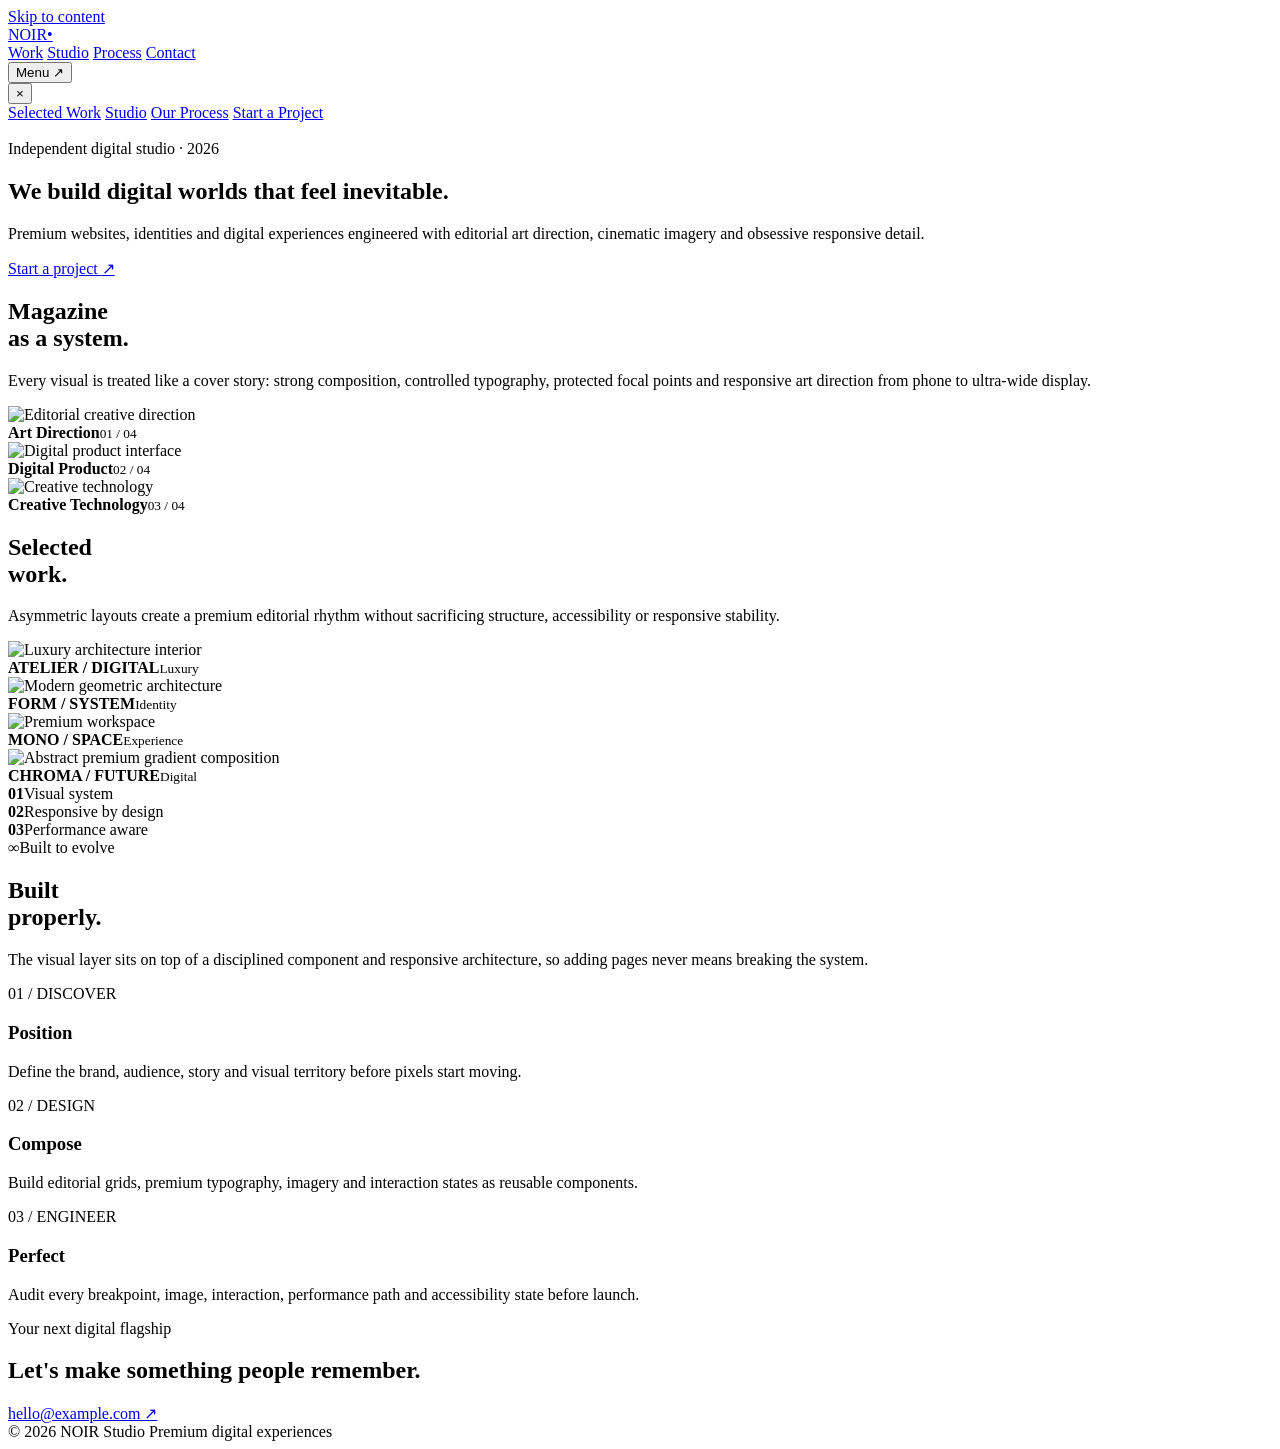
==== index.html @ fe52de4a "Add files via upload" ====
<!DOCTYPE html>
<html lang="en">
<head>
<meta charset="UTF-8">
<meta name="viewport" content="width=device-width, initial-scale=1.0, viewport-fit=cover">
<meta name="description" content="A premium magazine-level digital studio experience.">
<title>NOIR — Premium Digital Studio</title>
<link rel="stylesheet" href="assets/css/style.css">
</head>
<body>
<a class="skip" href="#main">Skip to content</a>

<header class="header">
  <div class="container nav">
    <a class="logo" href="#">NOIR<span>•</span></a>
    <nav class="navlinks" aria-label="Primary">
      <a href="#work">Work</a>
      <a href="#studio">Studio</a>
      <a href="#process">Process</a>
      <a href="#contact">Contact</a>
    </nav>
    <button class="menu" id="menuOpen" aria-label="Open menu">Menu ↗</button>
  </div>
</header>

<div class="menu-panel" id="menuPanel" aria-hidden="true">
  <button class="menu-close" id="menuClose" aria-label="Close menu">×</button>
  <nav class="menu-list">
    <a href="#work">Selected Work</a>
    <a href="#studio">Studio</a>
    <a href="#process">Our Process</a>
    <a href="#contact">Start a Project</a>
  </nav>
</div>

<main id="main">
  <section class="hero">
    <div class="hero-media">
      <picture>
        <source media="(max-width: 560px)" srcset="https://images.unsplash.com/photo-1518770660439-4636190af475?auto=format&fit=crop&w=900&q=88">
        <source media="(max-width: 1100px)" srcset="https://images.unsplash.com/photo-1518770660439-4636190af475?auto=format&fit=crop&w=1400&q=90">
        <img src="https://images.unsplash.com/photo-1518770660439-4636190af475?auto=format&fit=crop&w=2200&q=92" alt="Futuristic technology close-up" fetchpriority="high" decoding="async">
      </picture>
    </div>
    <div class="container hero-grid">
      <div class="eyebrow">Independent digital studio · 2026</div>
      <h1>We build digital worlds that feel inevitable.</h1>
      <div class="hero-copy">
        <p>Premium websites, identities and digital experiences engineered with editorial art direction, cinematic imagery and obsessive responsive detail.</p>
        <a class="cta" href="#contact">Start a project <span>↗</span></a>
      </div>
    </div>
  </section>

  <section id="studio">
    <div class="container">
      <div class="section-head">
        <h2>Magazine<br>as a system.</h2>
        <p>Every visual is treated like a cover story: strong composition, controlled typography, protected focal points and responsive art direction from phone to ultra-wide display.</p>
      </div>
      <div class="editorial">
        <article class="frame feature">
          <img loading="lazy" decoding="async" src="https://images.unsplash.com/photo-1558655146-9f40138edfeb?auto=format&fit=crop&w=1800&q=90" alt="Editorial creative direction">
          <div class="caption"><strong>Art Direction</strong><small>01 / 04</small></div>
        </article>
        <div class="side-stack">
          <article class="frame side">
            <img loading="lazy" decoding="async" src="https://images.unsplash.com/photo-1559028012-481c04fa702d?auto=format&fit=crop&w=1200&q=88" alt="Digital product interface">
            <div class="caption"><strong>Digital Product</strong><small>02 / 04</small></div>
          </article>
          <article class="frame side">
            <img loading="lazy" decoding="async" src="https://images.unsplash.com/photo-1545235617-9465d2a55698?auto=format&fit=crop&w=1200&q=88" alt="Creative technology">
            <div class="caption"><strong>Creative Technology</strong><small>03 / 04</small></div>
          </article>
        </div>
      </div>
    </div>
  </section>

  <section id="work">
    <div class="container">
      <div class="section-head">
        <h2>Selected<br>work.</h2>
        <p>Asymmetric layouts create a premium editorial rhythm without sacrificing structure, accessibility or responsive stability.</p>
      </div>
      <div class="work-grid">
        <article class="frame work">
          <img loading="lazy" src="https://images.unsplash.com/photo-1497366811353-6870744d04b2?auto=format&fit=crop&w=1600&q=90" alt="Luxury architecture interior">
          <div class="caption"><strong>ATELIER / DIGITAL</strong><small>Luxury</small></div>
        </article>
        <article class="frame work">
          <img loading="lazy" src="https://images.unsplash.com/photo-1518005020951-eccb494ad742?auto=format&fit=crop&w=1300&q=90" alt="Modern geometric architecture">
          <div class="caption"><strong>FORM / SYSTEM</strong><small>Identity</small></div>
        </article>
        <article class="frame work">
          <img loading="lazy" src="https://images.unsplash.com/photo-1497366754035-f200968a6e72?auto=format&fit=crop&w=1300&q=90" alt="Premium workspace">
          <div class="caption"><strong>MONO / SPACE</strong><small>Experience</small></div>
        </article>
        <article class="frame work">
          <img loading="lazy" src="https://images.unsplash.com/photo-1557682250-33bd709cbe85?auto=format&fit=crop&w=1600&q=90" alt="Abstract premium gradient composition">
          <div class="caption"><strong>CHROMA / FUTURE</strong><small>Digital</small></div>
        </article>
      </div>
    </div>
  </section>

  <section>
    <div class="container">
      <div class="metrics">
        <div class="metric"><b>01</b><span>Visual system</span></div>
        <div class="metric"><b>02</b><span>Responsive by design</span></div>
        <div class="metric"><b>03</b><span>Performance aware</span></div>
        <div class="metric"><b>∞</b><span>Built to evolve</span></div>
      </div>
    </div>
  </section>

  <section id="process">
    <div class="container">
      <div class="section-head">
        <h2>Built<br>properly.</h2>
        <p>The visual layer sits on top of a disciplined component and responsive architecture, so adding pages never means breaking the system.</p>
      </div>
      <div class="process">
        <article class="step"><div class="step-no">01 / DISCOVER</div><h3>Position</h3><p>Define the brand, audience, story and visual territory before pixels start moving.</p></article>
        <article class="step"><div class="step-no">02 / DESIGN</div><h3>Compose</h3><p>Build editorial grids, premium typography, imagery and interaction states as reusable components.</p></article>
        <article class="step"><div class="step-no">03 / ENGINEER</div><h3>Perfect</h3><p>Audit every breakpoint, image, interaction, performance path and accessibility state before launch.</p></article>
      </div>
    </div>
  </section>

  <section id="contact">
    <div class="container">
      <div class="contact">
        <div class="eyebrow">Your next digital flagship</div>
        <h2>Let's make something people remember.</h2>
        <a class="cta" href="mailto:hello@example.com">hello@example.com ↗</a>
      </div>
      <footer>
        <span>© 2026 NOIR Studio</span>
        <span>Premium digital experiences</span>
      </footer>
    </div>
  </section>
</main>

<script src="assets/js/main.js"></script>
</body>
</html>
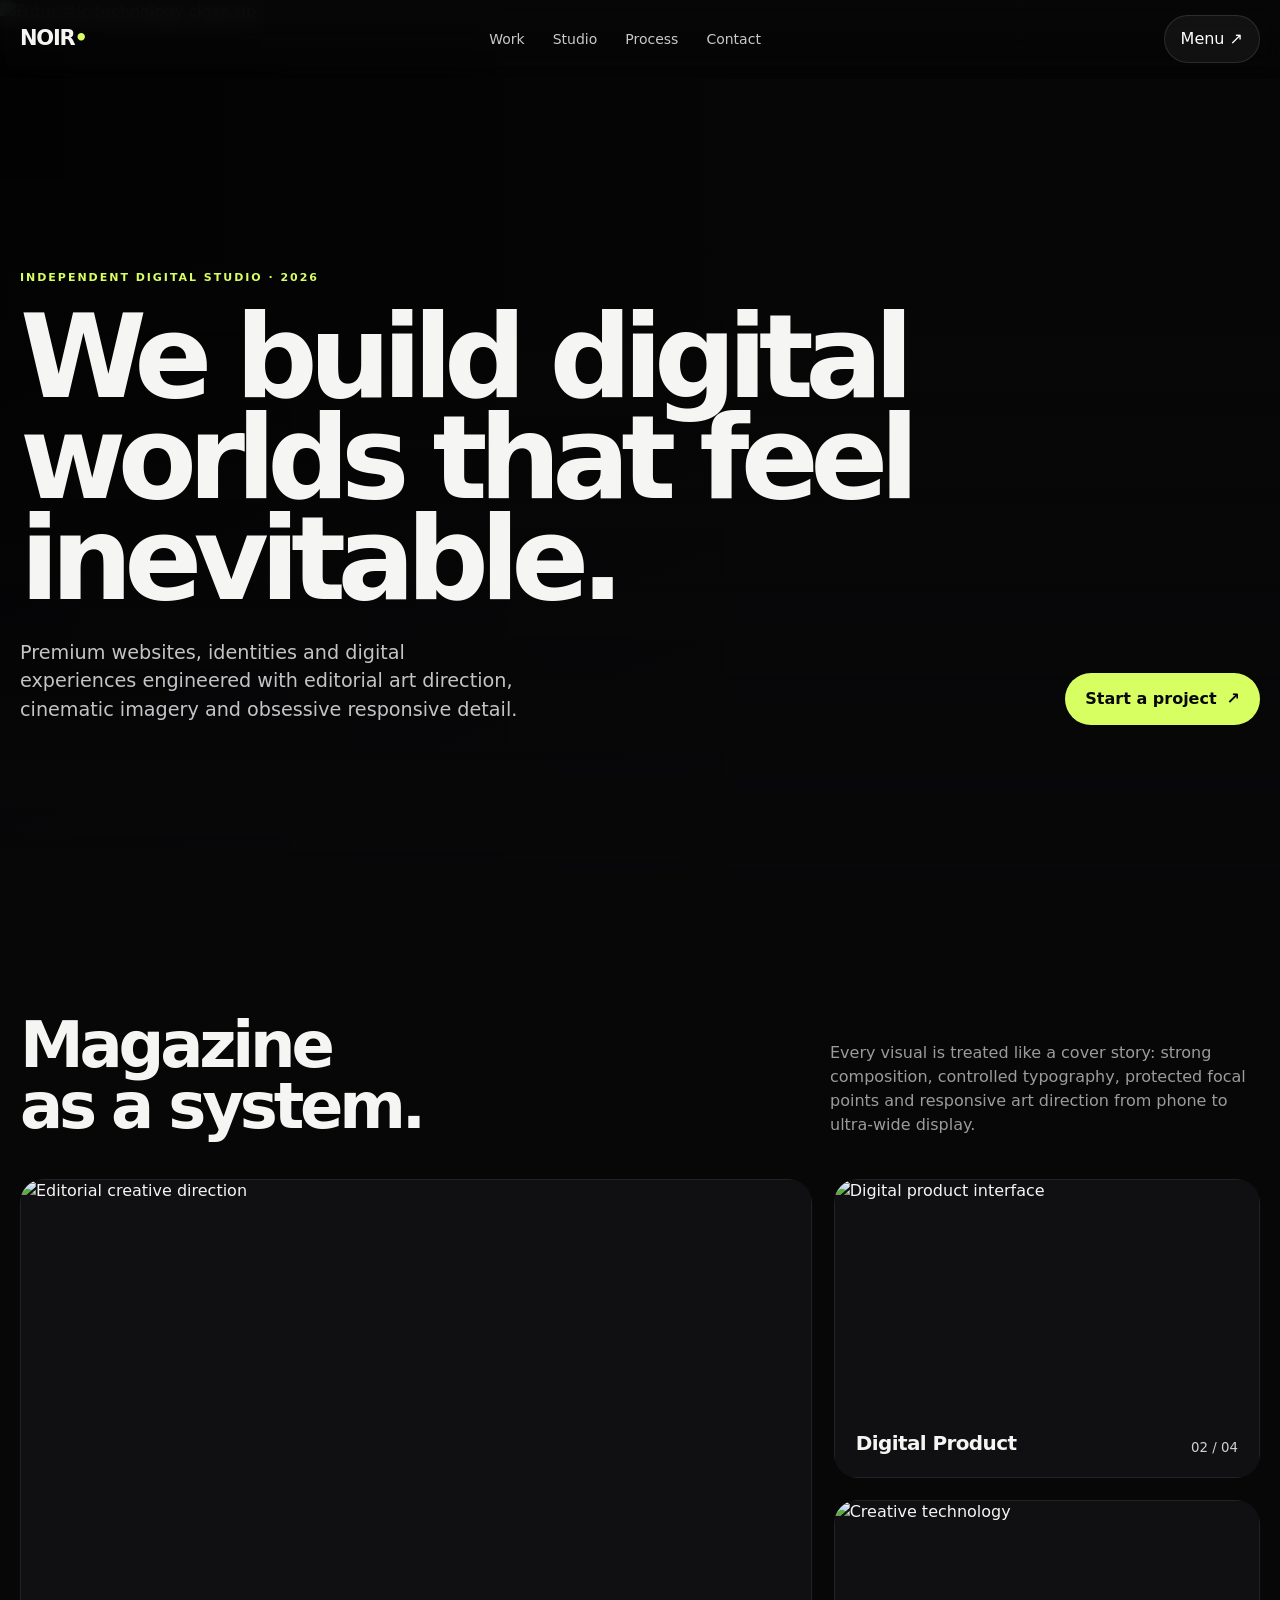
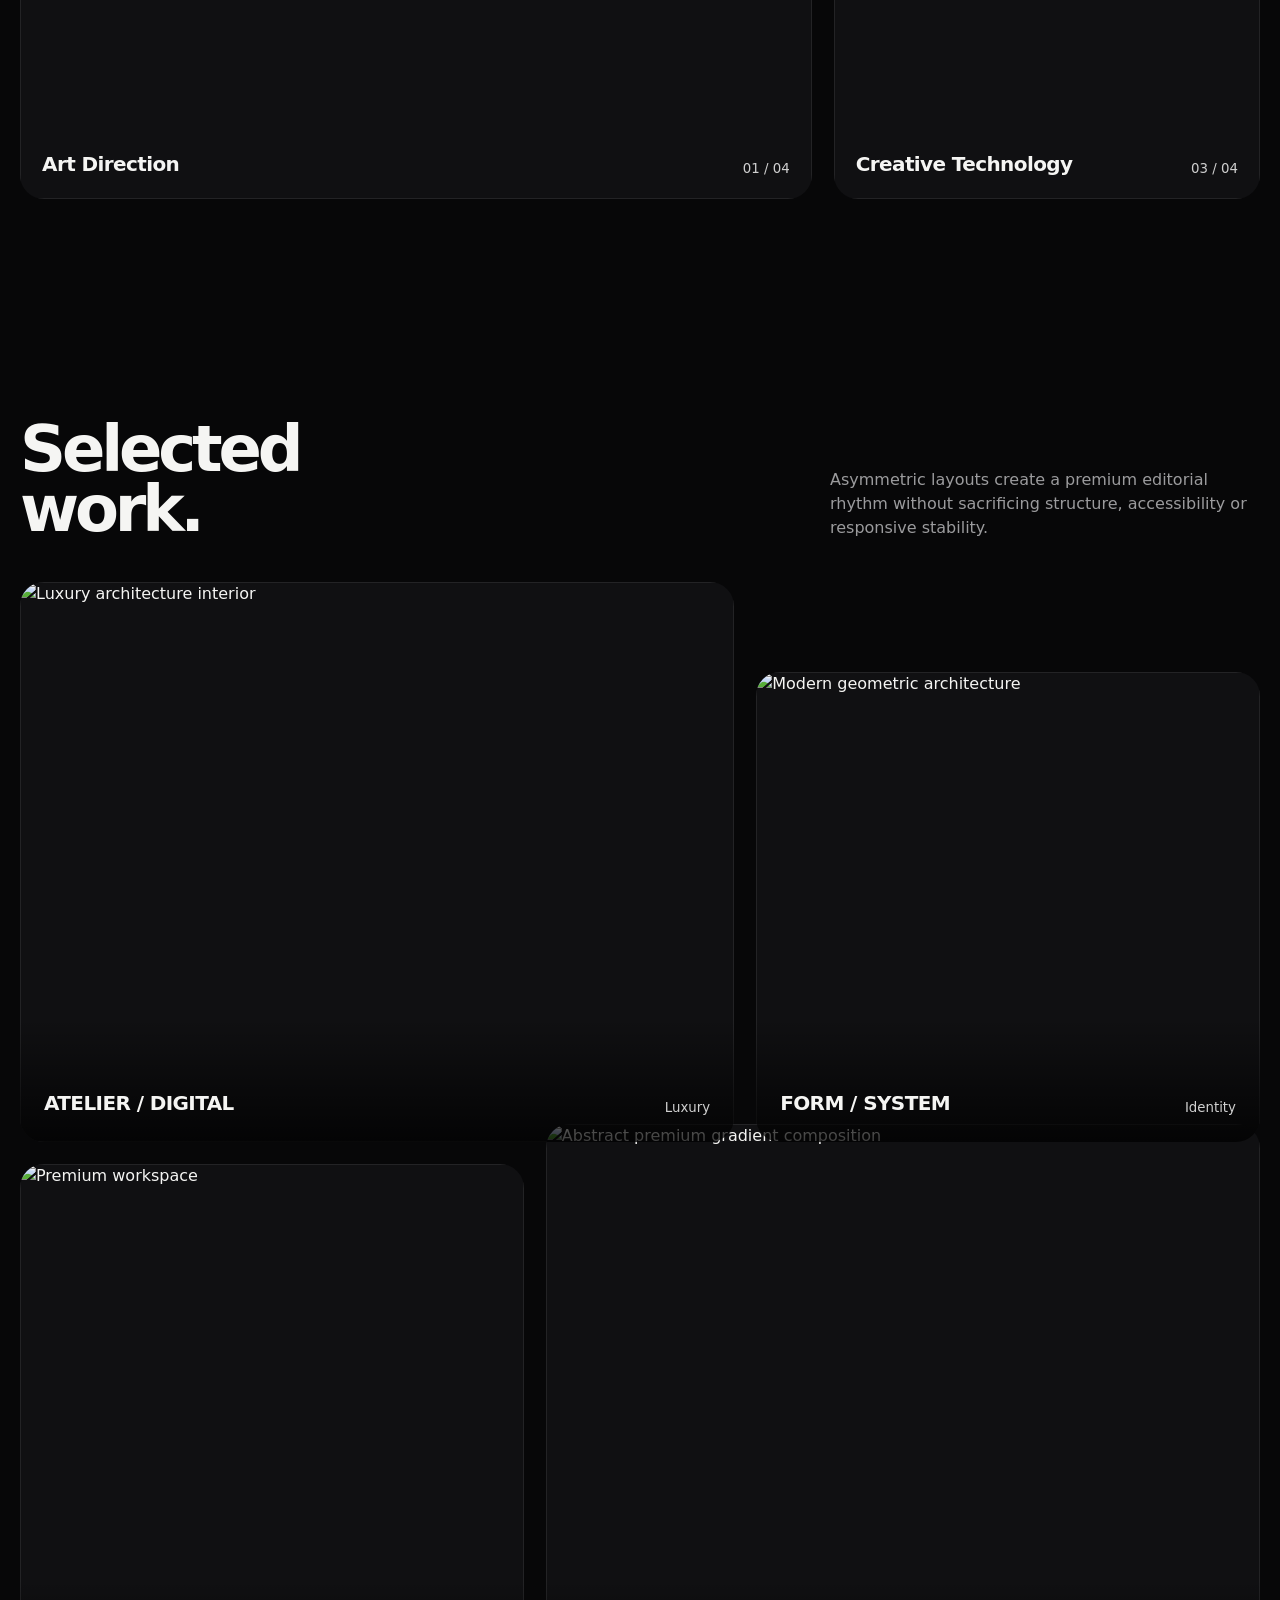
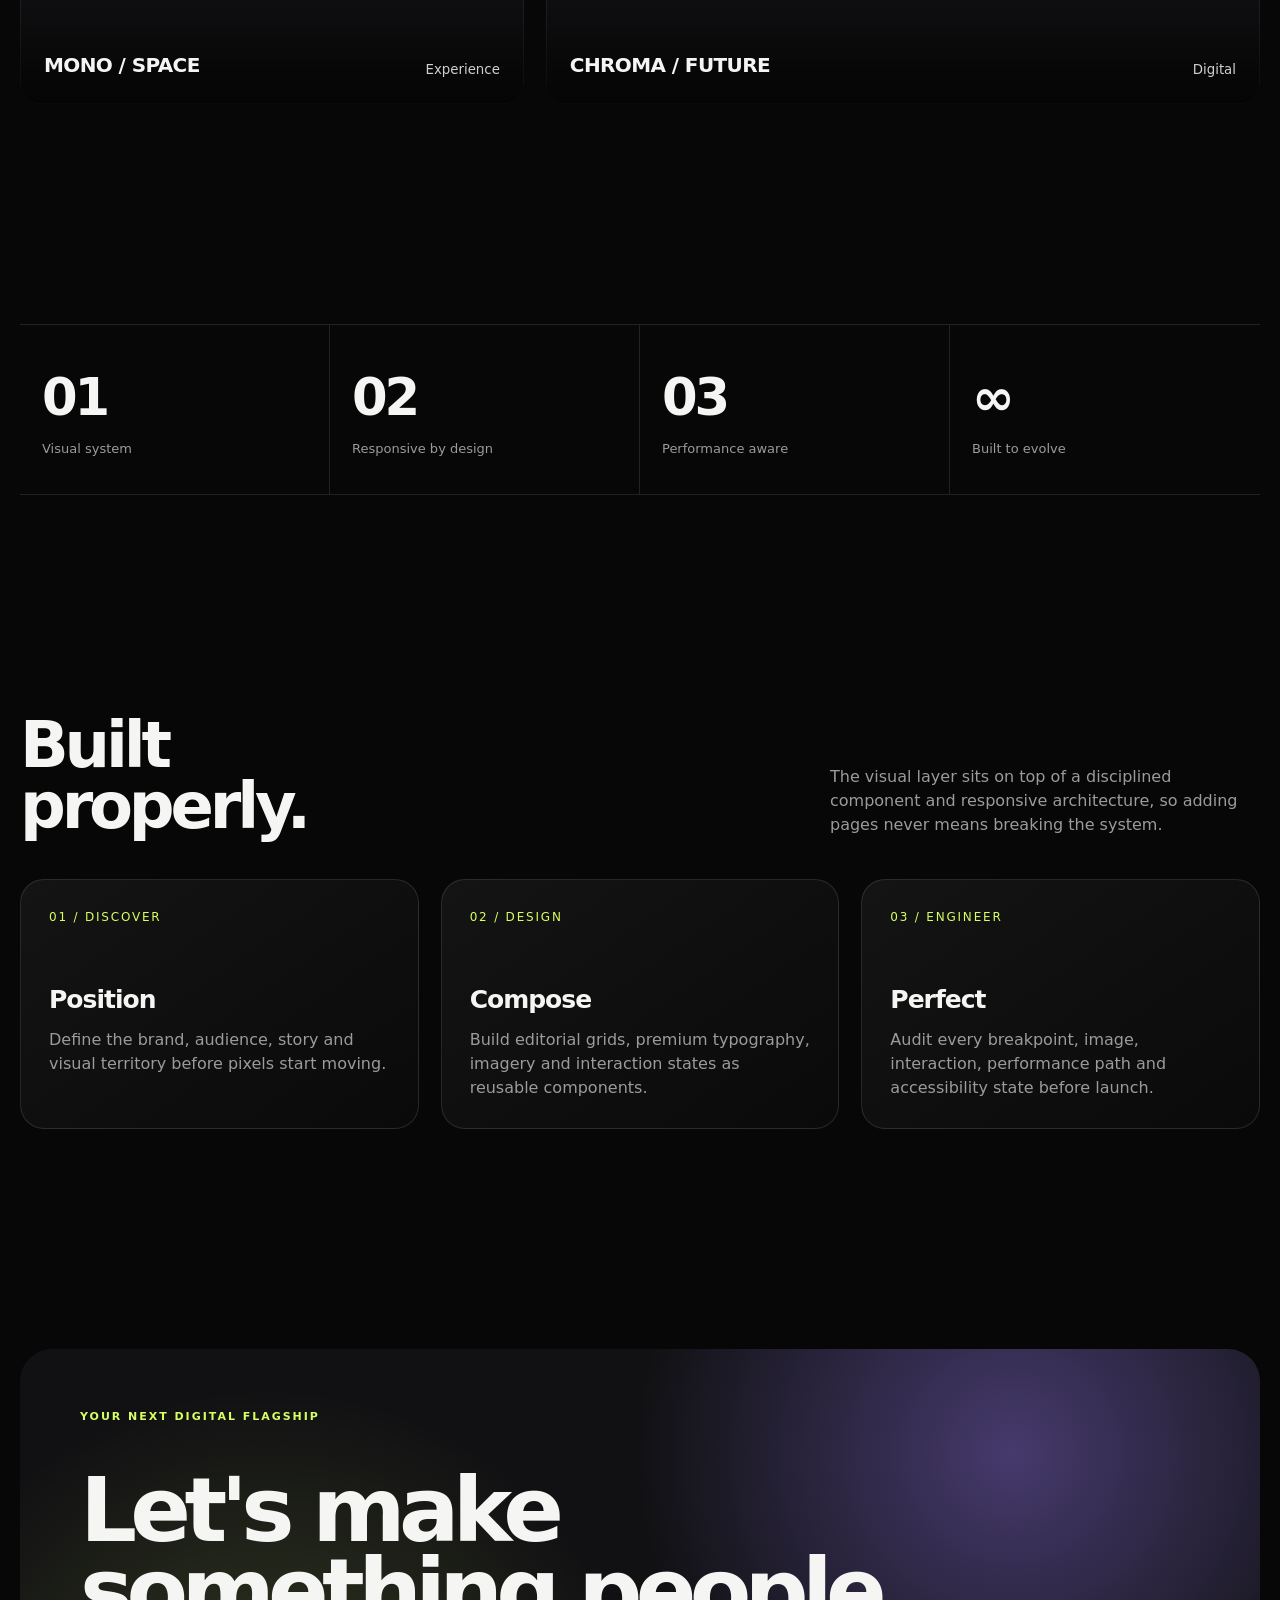
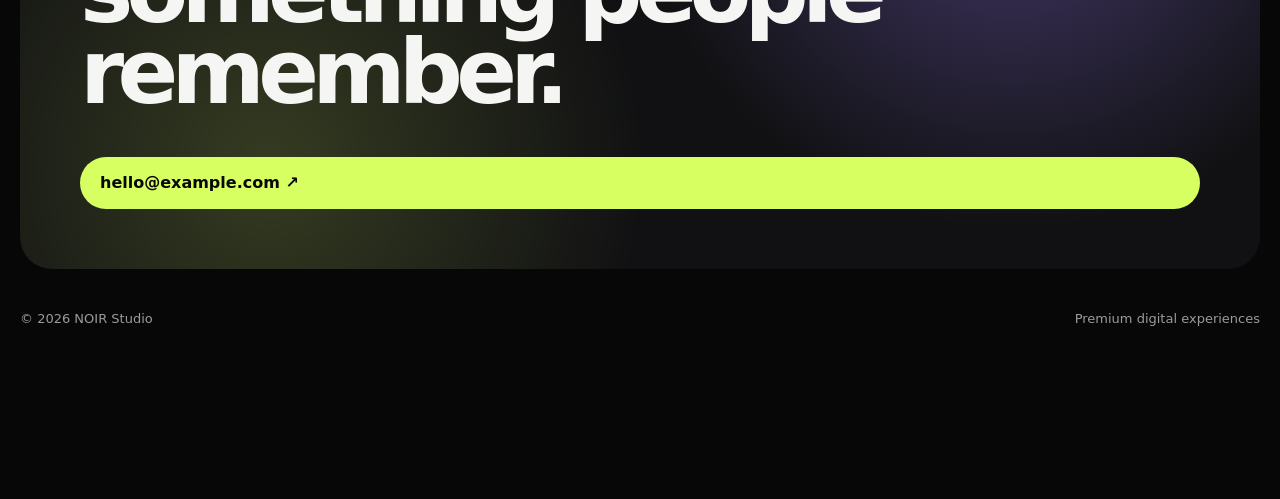
==== commit f6b2fb32: "Update stylesheet and script source paths" ====
--- a/index.html
+++ b/index.html
@@ -5,7 +5,7 @@
 <meta name="viewport" content="width=device-width, initial-scale=1.0, viewport-fit=cover">
 <meta name="description" content="A premium magazine-level digital studio experience.">
 <title>NOIR — Premium Digital Studio</title>
-<link rel="stylesheet" href="assets/css/style.css">
+<link rel="stylesheet" href= style.css
 </head>
 <body>
 <a class="skip" href="#main">Skip to content</a>
@@ -144,6 +144,6 @@
   </section>
 </main>
 
-<script src="assets/js/main.js"></script>
+<script src="main.js"></script>
 </body>
 </html>
